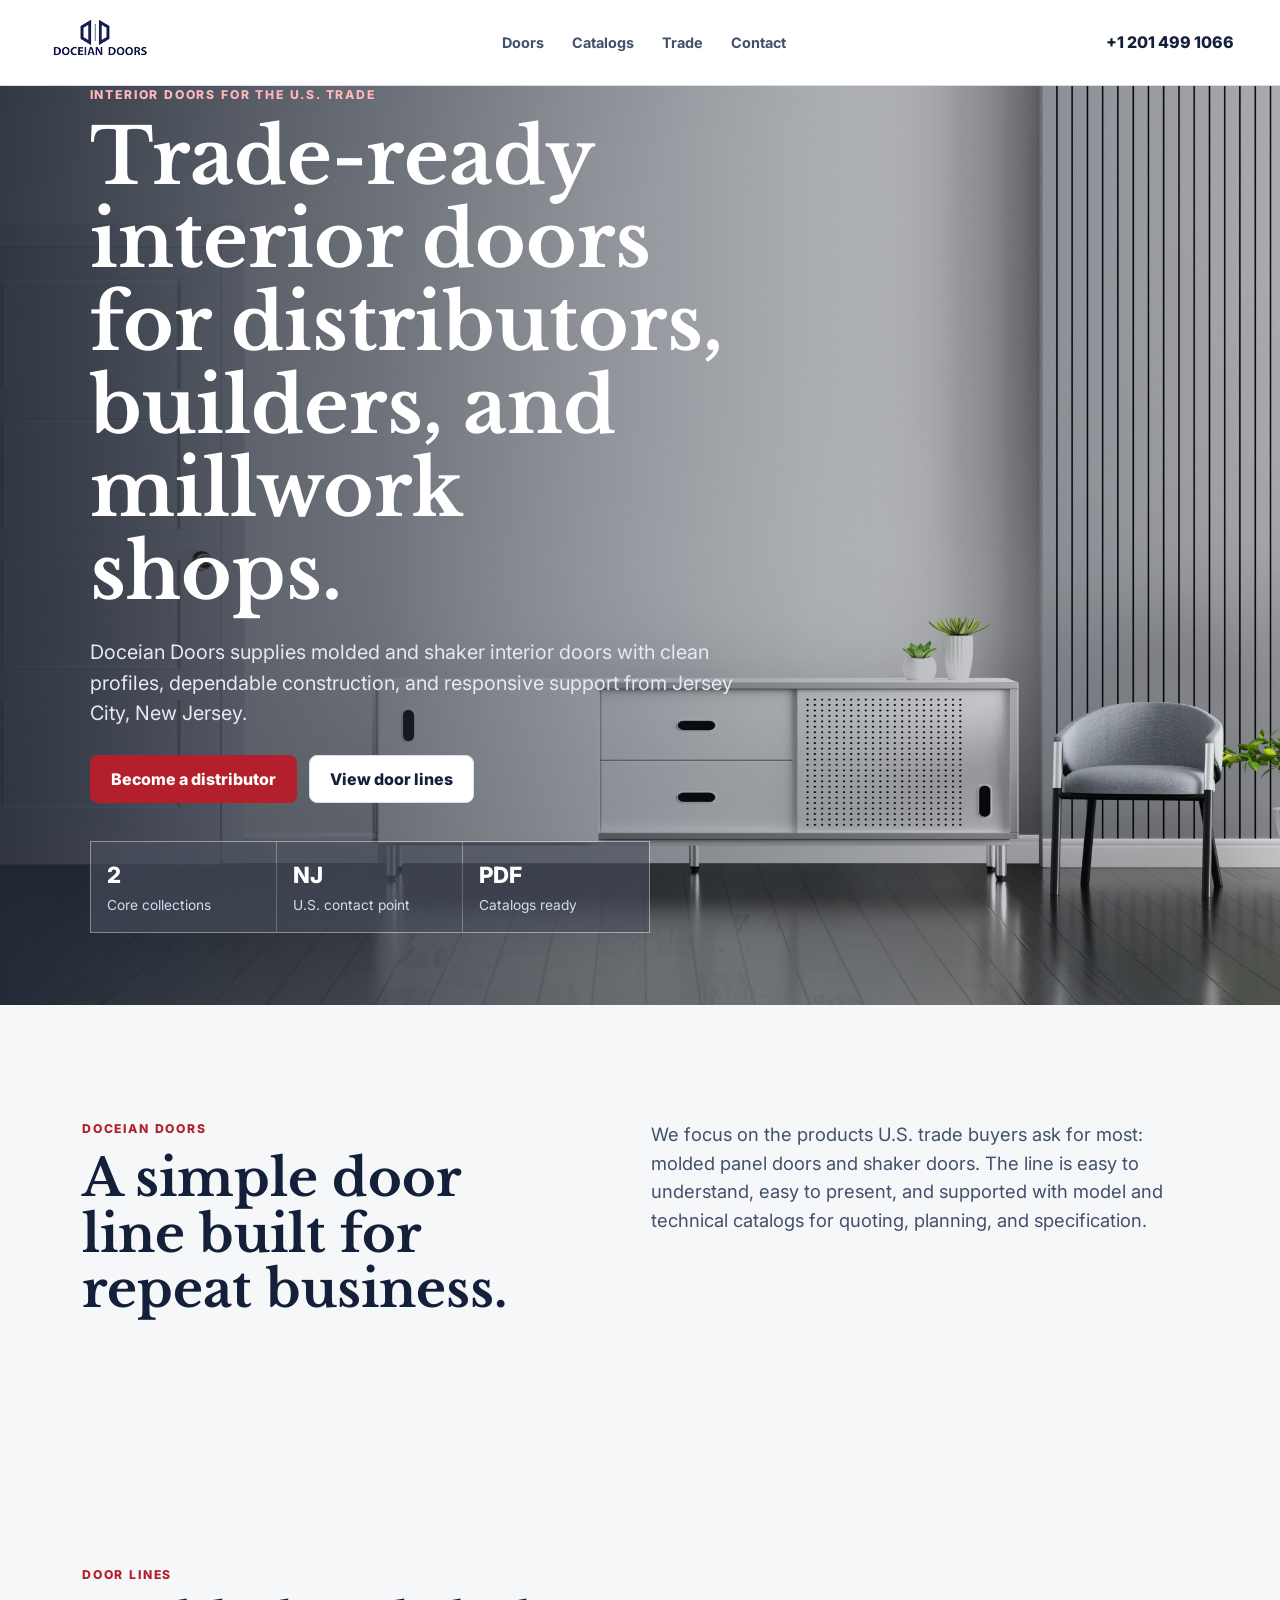
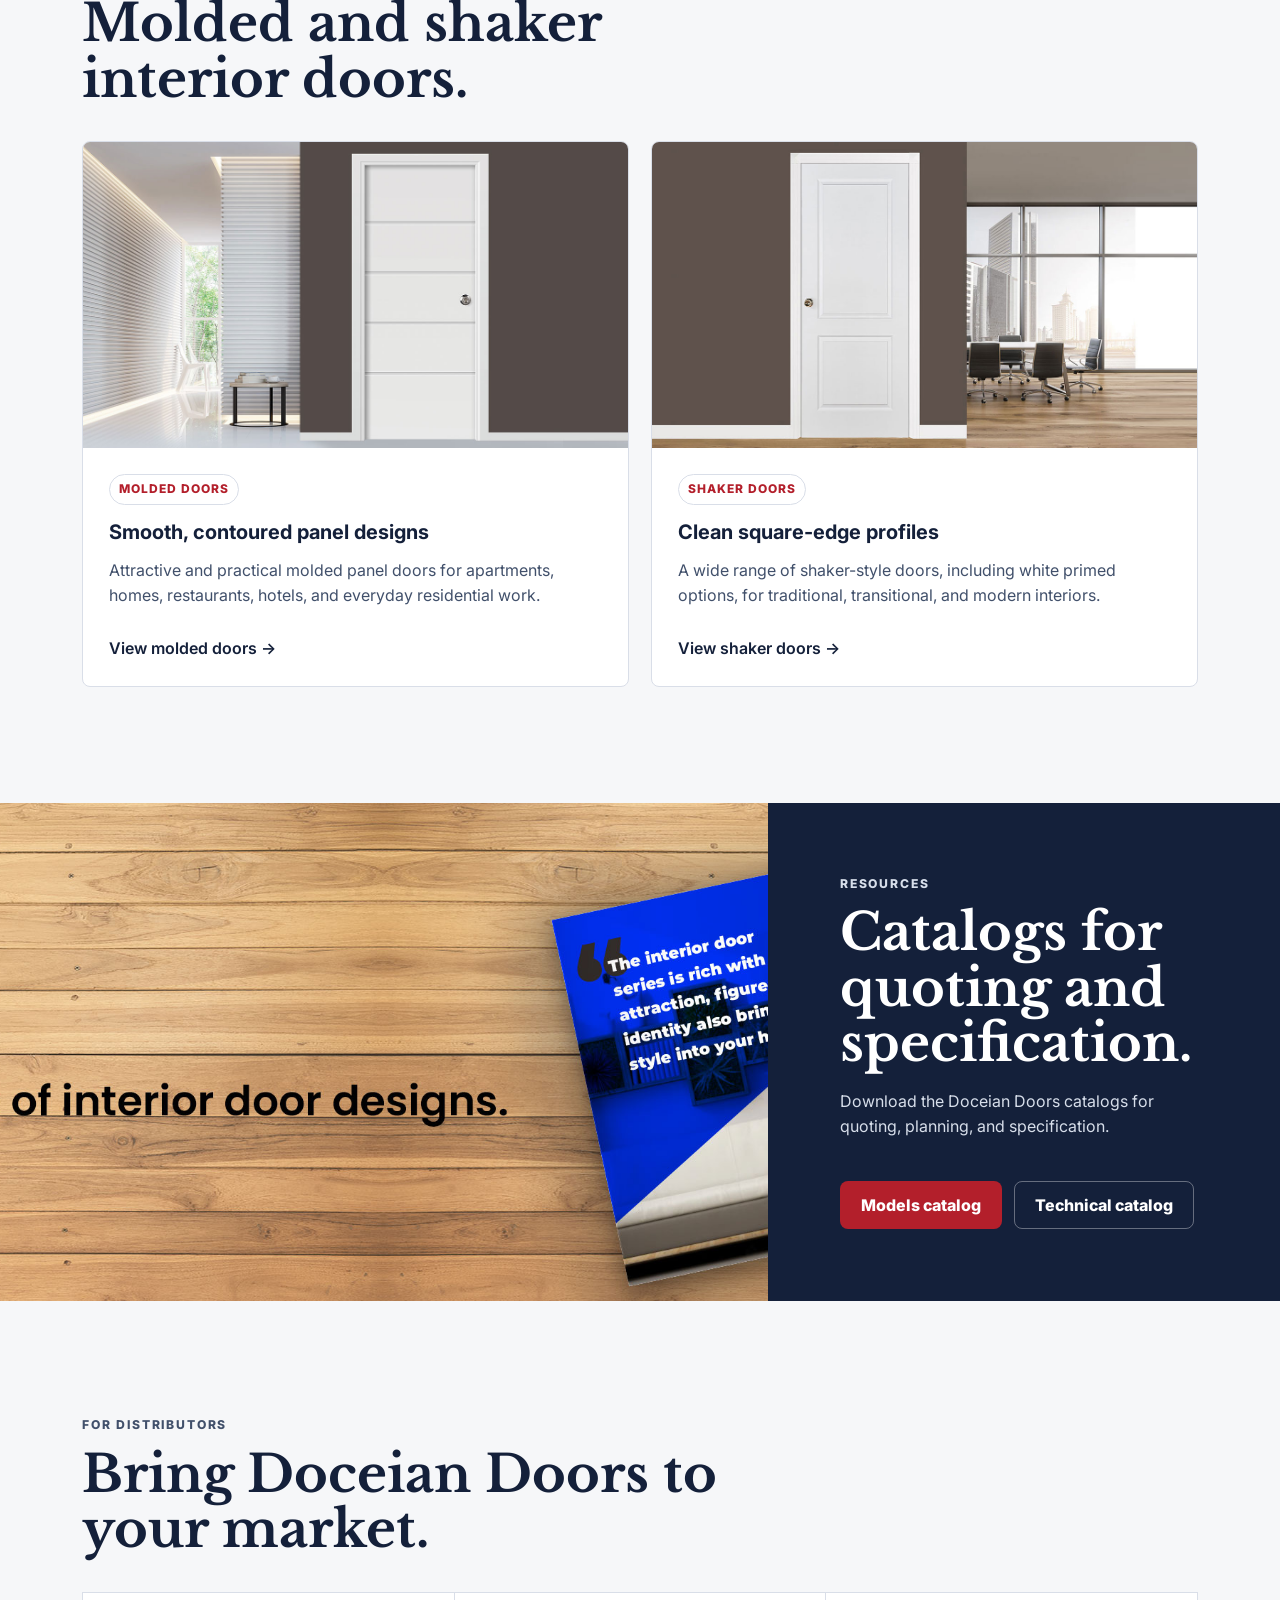
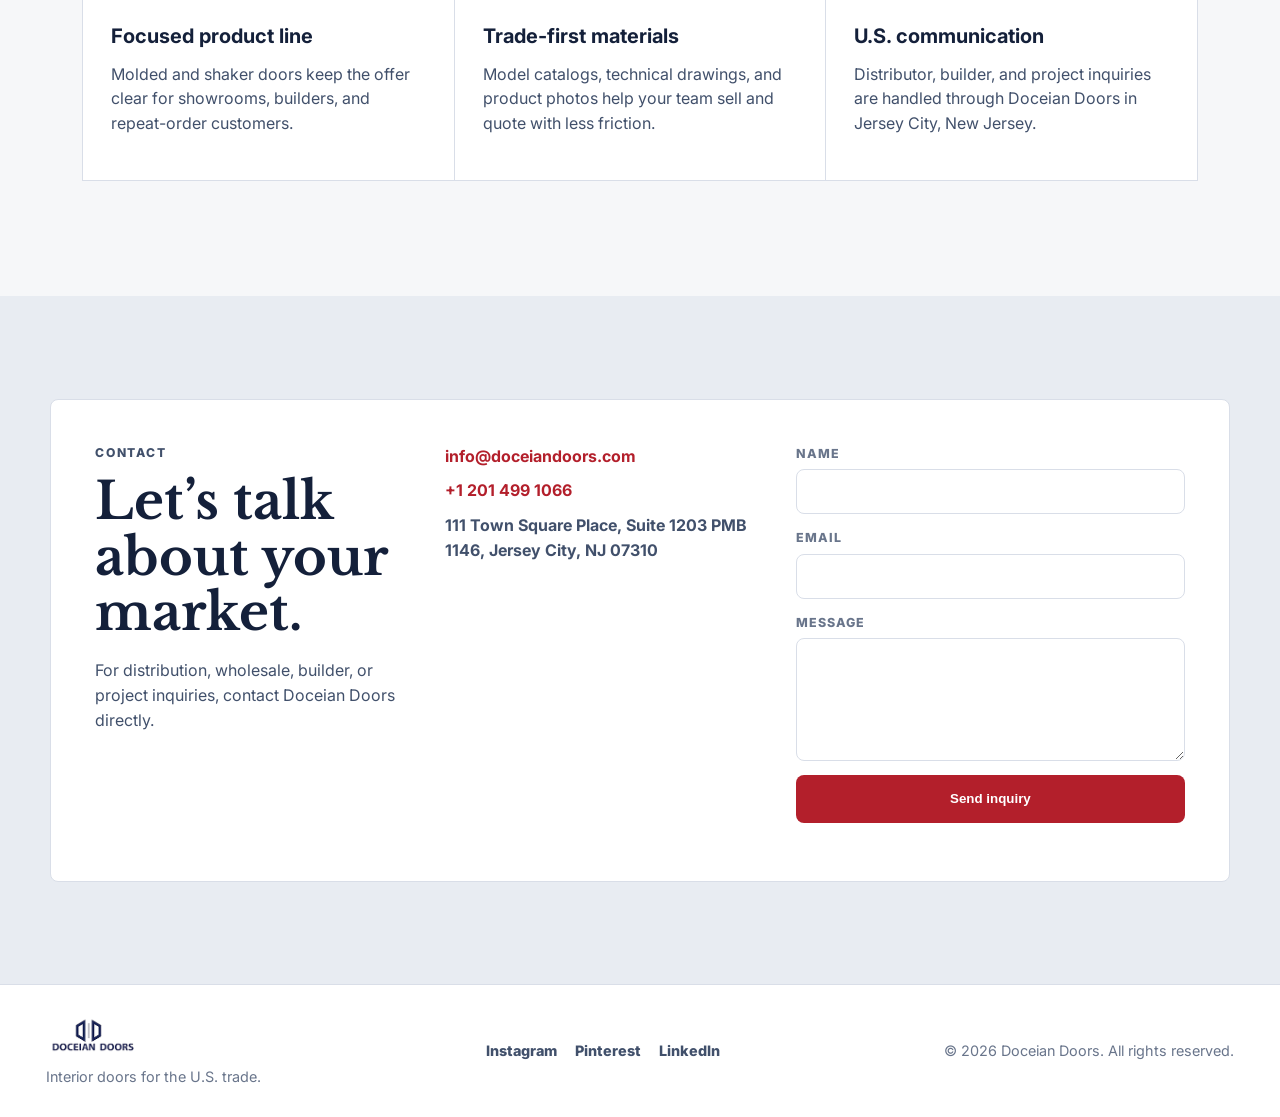
==== index.html @ 65f2e164 "Add SEO page structure: interior-doors hierarchy and contact page - Add /interior-doors, /molded-doo" ====
<!DOCTYPE html>
<html lang="en">
<head>
<meta charset="UTF-8">
<meta name="viewport" content="width=device-width, initial-scale=1.0">
<title>Doceian Doors | Interior Doors for the U.S. Trade</title>
<meta name="description" content="Doceian Doors supplies molded and shaker interior doors for distributors, builders, remodelers, and millwork shops across the United States. Based in Jersey City, New Jersey.">
<meta property="og:title" content="Doceian Doors">
<meta property="og:description" content="Molded and shaker interior doors for the U.S. trade. Distributor inquiries welcome.">
<meta property="og:type" content="website">
<meta property="og:image" content="https://doceiandoors.com/assets/images/slider-otto-3.jpg">
<link rel="preconnect" href="https://fonts.googleapis.com">
<link rel="preconnect" href="https://fonts.gstatic.com" crossorigin>
<link href="https://fonts.googleapis.com/css2?family=Inter:wght@400;500;600;700;800&family=Libre+Baskerville:wght@400;700&display=swap" rel="stylesheet">
<link rel="stylesheet" href="styles.css">
</head>
<body>
<a class="skip-link" href="#top">Skip to main content</a>
<header class="site-header">
  <a class="brand" href="#top" aria-label="Doceian Doors home">
    <img src="assets/images/logo.png" alt="Doceian Doors">
  </a>
  <nav class="nav" id="nav" aria-label="Primary navigation">
    <a href="/interior-doors">Doors</a>
    <a href="#catalogs">Catalogs</a>
    <a href="#trade">Trade</a>
    <a href="/contact">Contact</a>
  </nav>
  <a class="header-phone" href="tel:+12014991066">+1 201 499 1066</a>
  <button class="menu-button" id="menuButton" type="button" aria-label="Open menu" aria-expanded="false" aria-controls="nav">
    <span></span><span></span><span></span>
  </button>
</header>

<main id="top">
  <section class="hero">
    <div class="hero-media" aria-hidden="true">
      <img src="assets/images/slider-otto-3.jpg" alt="">
    </div>
    <div class="hero-copy">
      <p class="eyebrow">Interior doors for the U.S. trade</p>
      <h1>Trade-ready interior doors for distributors, builders, and millwork shops.</h1>
      <p class="lead">Doceian Doors supplies molded and shaker interior doors with clean profiles, dependable construction, and responsive support from Jersey City, New Jersey.</p>
      <div class="actions">
        <a class="button button-primary" href="#contact">Become a distributor</a>
        <a class="button button-secondary" href="#doors">View door lines</a>
      </div>
      <dl class="stats">
        <div><dt>2</dt><dd>Core collections</dd></div>
        <div><dt>NJ</dt><dd>U.S. contact point</dd></div>
        <div><dt>PDF</dt><dd>Catalogs ready</dd></div>
      </dl>
    </div>
  </section>

  <section class="section intro">
    <div>
      <p class="eyebrow">Doceian Doors</p>
      <h2>A simple door line built for repeat business.</h2>
    </div>
    <p>We focus on the products U.S. trade buyers ask for most: molded panel doors and shaker doors. The line is easy to understand, easy to present, and supported with model and technical catalogs for quoting, planning, and specification.</p>
  </section>

  <section class="section door-section" id="doors">
    <div class="section-head">
      <p class="eyebrow">Door lines</p>
      <h2>Molded and shaker interior doors.</h2>
    </div>
    <div class="door-grid">
      <article class="door-card">
        <img src="assets/images/molded-doors.jpg" alt="Doceian molded interior doors">
        <div>
          <p class="tag">Molded doors</p>
          <h3>Smooth, contoured panel designs</h3>
          <p>Attractive and practical molded panel doors for apartments, homes, restaurants, hotels, and everyday residential work.</p>
          <a href="/interior-doors/molded-doors" style="display:inline-block;margin-top:0.75rem;font-weight:600">View molded doors →</a>
        </div>
      </article>
      <article class="door-card">
        <img src="assets/images/shaker-doors.jpg" alt="Doceian shaker interior doors">
        <div>
          <p class="tag">Shaker doors</p>
          <h3>Clean square-edge profiles</h3>
          <p>A wide range of shaker-style doors, including white primed options, for traditional, transitional, and modern interiors.</p>
          <a href="/interior-doors/shaker-doors" style="display:inline-block;margin-top:0.75rem;font-weight:600">View shaker doors →</a>
        </div>
      </article>
    </div>
  </section>

  <section class="catalog-band" id="catalogs">
    <img src="assets/images/catalog-banner.jpg" alt="Doceian Doors catalog preview">
    <div class="catalog-copy">
      <p class="eyebrow">Resources</p>
      <h2>Catalogs for quoting and specification.</h2>
      <p>Download the Doceian Doors catalogs for quoting, planning, and specification.</p>
      <div class="actions">
        <a class="button button-primary" href="assets/catalog/Doceian-Doors-Models-Catalogue.pdf" target="_blank" rel="noopener">Models catalog</a>
        <a class="button button-secondary" href="assets/catalog/Doceian-Doors-Technical-Drawing-Catalogue.pdf" target="_blank" rel="noopener">Technical catalog</a>
      </div>
    </div>
  </section>

  <section class="section trade" id="trade">
    <div class="section-head">
      <p class="eyebrow">For distributors</p>
      <h2>Bring Doceian Doors to your market.</h2>
    </div>
    <div class="trade-grid">
      <div>
        <h3>Focused product line</h3>
        <p>Molded and shaker doors keep the offer clear for showrooms, builders, and repeat-order customers.</p>
      </div>
      <div>
        <h3>Trade-first materials</h3>
        <p>Model catalogs, technical drawings, and product photos help your team sell and quote with less friction.</p>
      </div>
      <div>
        <h3>U.S. communication</h3>
        <p>Distributor, builder, and project inquiries are handled through Doceian Doors in Jersey City, New Jersey.</p>
      </div>
    </div>
  </section>

  <section class="contact" id="contact">
    <div class="contact-panel">
      <div>
        <p class="eyebrow">Contact</p>
        <h2>Let’s talk about your market.</h2>
        <p>For distribution, wholesale, builder, or project inquiries, contact Doceian Doors directly.</p>
      </div>
      <div class="contact-list">
        <a href="mailto:info@doceiandoors.com">info@doceiandoors.com</a>
        <a href="tel:+12014991066">+1 201 499 1066</a>
        <span>111 Town Square Place, Suite 1203 PMB 1146, Jersey City, NJ 07310</span>
      </div>
      <form class="contact-form" id="contactForm" action="https://formspree.io/f/xpqgldgr" method="post">
        <label>
          <span>Name</span>
          <input name="name" autocomplete="name" required>
        </label>
        <label>
          <span>Email</span>
          <input type="email" name="email" autocomplete="email" required>
        </label>
        <label>
          <span>Message</span>
          <textarea name="message" rows="5" required></textarea>
        </label>
        <button class="button button-primary" type="submit">Send inquiry</button>
        <p id="formStatus"></p>
      </form>
    </div>
  </section>
</main>

<footer class="site-footer">
  <div>
    <img src="assets/images/logo.png" alt="Doceian Doors">
    <p>Interior doors for the U.S. trade.</p>
  </div>
  <div class="footer-links">
    <a href="https://www.instagram.com/doceiandoors" target="_blank" rel="noopener">Instagram</a>
    <a href="https://www.pinterest.com/doceiandoors" target="_blank" rel="noopener">Pinterest</a>
    <a href="https://www.linkedin.com/company/doceiandoors" target="_blank" rel="noopener">LinkedIn</a>
  </div>
  <p>© <span id="year">2026</span> Doceian Doors. All rights reserved.</p>
</footer>

<script src="main.js"></script>
</body>
</html>
---- styles.css ----
:root{
  --ink:#14203a;
  --ink-soft:#41506b;
  --muted:#69758b;
  --line:#d9dee8;
  --paper:#f6f7f9;
  --white:#fff;
  --accent:#b31f2b;
  --accent-dark:#8f1722;
  --steel:#e8ecf2;
  --max:1180px;
  --radius:8px;
  --body:"Inter",system-ui,-apple-system,BlinkMacSystemFont,"Segoe UI",sans-serif;
  --display:"Libre Baskerville",Georgia,serif;
}

*{box-sizing:border-box}
html{scroll-behavior:smooth}
body{margin:0;background:var(--paper);color:var(--ink);font-family:var(--body);line-height:1.55}
img{max-width:100%;display:block}
a{color:inherit;text-decoration:none}

.site-header{
  position:sticky;top:0;z-index:20;display:grid;grid-template-columns:auto 1fr auto;align-items:center;gap:28px;
  min-height:76px;padding:12px clamp(18px,4vw,46px);background:rgba(255,255,255,.92);
  border-bottom:1px solid var(--line);backdrop-filter:blur(14px)
}
.brand img{width:136px;height:auto}
.nav{display:flex;justify-content:center;gap:28px;font-weight:700;font-size:.9rem;color:var(--ink-soft)}
.nav a:hover{color:var(--accent)}.nav a.active{color:var(--accent);border-bottom:2px solid var(--accent)}
.header-phone{font-weight:800;color:var(--ink)}
.menu-button{display:none;width:44px;height:44px;border:1px solid var(--line);background:var(--white);border-radius:var(--radius);padding:10px}
.menu-button span{display:block;height:2px;background:var(--ink);margin:5px 0}

.hero{position:relative;min-height:calc(100vh - 76px);display:grid;align-items:end;overflow:hidden;background:#111}
.hero-media{position:absolute;inset:0}
.hero-media img{width:100%;height:100%;object-fit:cover;object-position:center}
.hero-media::after{content:"";position:absolute;inset:0;background:linear-gradient(90deg,rgba(10,18,32,.82),rgba(10,18,32,.44) 46%,rgba(10,18,32,.08))}
.hero-copy{position:relative;width:min(720px,calc(100% - 36px));margin:0 auto 8vh clamp(18px,7vw,90px);color:var(--white)}
.eyebrow{margin:0 0 12px;color:var(--accent);font-size:.76rem;font-weight:800;letter-spacing:.15em;text-transform:uppercase}
.hero .eyebrow{color:#ffb6bd}
h1,h2,h3,p{margin-top:0}
h1,h2{font-family:var(--display);line-height:1.08}
h1{font-size:clamp(2.45rem,6vw,5.5rem);max-width:11ch;margin-bottom:22px}
h2{font-size:clamp(2rem,4vw,3.5rem);margin-bottom:18px}
h3{font-size:1.25rem;margin-bottom:10px}
.lead{font-size:clamp(1.05rem,1.55vw,1.28rem);max-width:56ch;color:#e5eaf2}
.actions{display:flex;flex-wrap:wrap;gap:12px;margin-top:26px}
.button{display:inline-flex;align-items:center;justify-content:center;min-height:48px;padding:0 20px;border-radius:var(--radius);font-weight:800;border:1px solid transparent;transition:.2s ease}
.button-primary{background:var(--accent);color:#fff}
.button-primary:hover{background:var(--accent-dark)}
.button-secondary{background:#fff;color:var(--ink);border-color:var(--line)}
.button-secondary:hover{border-color:var(--accent);color:var(--accent)}
.stats{display:grid;grid-template-columns:repeat(3,minmax(0,1fr));gap:1px;max-width:560px;margin:38px 0 0;background:rgba(255,255,255,.28);border:1px solid rgba(255,255,255,.22)}
.stats div{padding:16px;background:rgba(15,23,42,.48)}
.stats dt{font-size:1.4rem;font-weight:800}.stats dd{margin:2px 0 0;color:#d5dcea;font-size:.86rem}

.section{max-width:var(--max);margin:0 auto;padding:clamp(64px,9vw,118px) clamp(18px,4vw,32px)}
.intro{display:grid;grid-template-columns:.9fr 1fr;gap:clamp(30px,6vw,88px);align-items:start}
.intro>p{font-size:1.15rem;color:var(--ink-soft);max-width:64ch}
.section-head{max-width:720px;margin-bottom:34px}
.door-grid{display:grid;grid-template-columns:1fr 1fr;gap:22px}
.door-card{background:var(--white);border:1px solid var(--line);border-radius:var(--radius);overflow:hidden}
.door-card img{width:100%;aspect-ratio:16/9;object-fit:cover}
.door-card div{padding:26px}
.tag{display:inline-flex;margin-bottom:12px;padding:5px 9px;border:1px solid var(--line);border-radius:999px;color:var(--accent);font-size:.75rem;font-weight:800;text-transform:uppercase;letter-spacing:.08em}
.door-card p:not(.tag),.trade p,.catalog-copy p,.contact p{color:var(--ink-soft)}

.catalog-band{display:grid;grid-template-columns:1.2fr .8fr;align-items:stretch;background:var(--ink);color:#fff}
.catalog-band>img{width:100%;height:100%;min-height:430px;object-fit:cover}
.catalog-copy{display:flex;flex-direction:column;justify-content:center;padding:clamp(36px,6vw,72px)}
.catalog-copy p{color:#d7deea}
.catalog-copy .button-secondary{background:transparent;color:#fff;border-color:rgba(255,255,255,.35)}
.catalog-copy .button-secondary:hover{background:#fff;color:var(--ink)}

.trade-grid{display:grid;grid-template-columns:repeat(3,1fr);gap:1px;background:var(--line);border:1px solid var(--line)}
.trade-grid>div{background:var(--white);padding:28px}

.contact{padding:clamp(64px,8vw,104px) clamp(18px,4vw,32px);background:var(--steel)}
.contact-panel{max-width:var(--max);margin:0 auto;display:grid;grid-template-columns:.9fr .9fr 1.1fr;gap:32px;align-items:start;background:#fff;border:1px solid var(--line);border-radius:var(--radius);padding:clamp(24px,4vw,44px)}
.contact-list{display:grid;gap:10px;color:var(--ink-soft);font-weight:700}
.contact-list a{color:var(--accent)}
.contact-form{display:grid;gap:14px}
.contact-form label{display:grid;gap:6px;color:var(--muted);font-size:.78rem;font-weight:800;text-transform:uppercase;letter-spacing:.08em}
.contact-form input,.contact-form textarea{width:100%;border:1px solid var(--line);border-radius:var(--radius);padding:12px 13px;font:inherit;color:var(--ink)}
.contact-form input:focus,.contact-form textarea:focus{outline:2px solid rgba(179,31,43,.22);border-color:var(--accent)}

.site-footer{display:flex;align-items:center;justify-content:space-between;gap:24px;padding:28px clamp(18px,4vw,46px);background:#fff;border-top:1px solid var(--line);color:var(--muted);font-size:.9rem}
.site-footer img{width:118px}.site-footer p{margin:0}.footer-links{display:flex;gap:18px;font-weight:800;color:var(--ink-soft)}
.footer-links a:hover{color:var(--accent)}

@media(max-width:860px){
  .site-header{grid-template-columns:auto 1fr auto}.header-phone{display:none}.menu-button{display:block;justify-self:end}
  .nav{position:fixed;left:0;right:0;top:76px;display:grid;gap:0;background:#fff;border-bottom:1px solid var(--line);transform:translateY(-130%);transition:transform .24s ease}
  .nav.open{transform:translateY(0)}.nav a{padding:16px 22px;border-top:1px solid var(--line)}
  .hero{min-height:720px}.hero-media::after{background:linear-gradient(180deg,rgba(10,18,32,.2),rgba(10,18,32,.9))}
  .hero-copy{margin:0 auto 34px;width:calc(100% - 36px)}.stats{grid-template-columns:1fr}
  .intro,.door-grid,.catalog-band,.trade-grid,.contact-panel{grid-template-columns:1fr}
  .catalog-band>img{min-height:260px}.site-footer{display:grid}.footer-links{flex-wrap:wrap}
}

@media(max-width:480px){
  h1{font-size:2.35rem}.actions .button{width:100%}
}

.skip-link{position:absolute;left:-9999px;top:auto;width:1px;height:1px;overflow:hidden}
.skip-link:focus{position:static;width:auto;height:auto;padding:10px 18px;background:var(--accent);color:#fff;font-weight:800;z-index:999}

.button:focus-visible,.nav a:focus-visible,.footer-links a:focus-visible,.contact-list a:focus-visible{outline:3px solid var(--accent);outline-offset:3px;border-radius:var(--radius)}

#formStatus{margin:0;font-size:.9rem;font-weight:700}
#formStatus.success{color:#1a7a3a}
#formStatus.error{color:var(--accent)}

@media(prefers-reduced-motion:reduce){
  *{transition:none!important;animation:none!important}
  html{scroll-behavior:auto}
  .nav{transition:none}
}
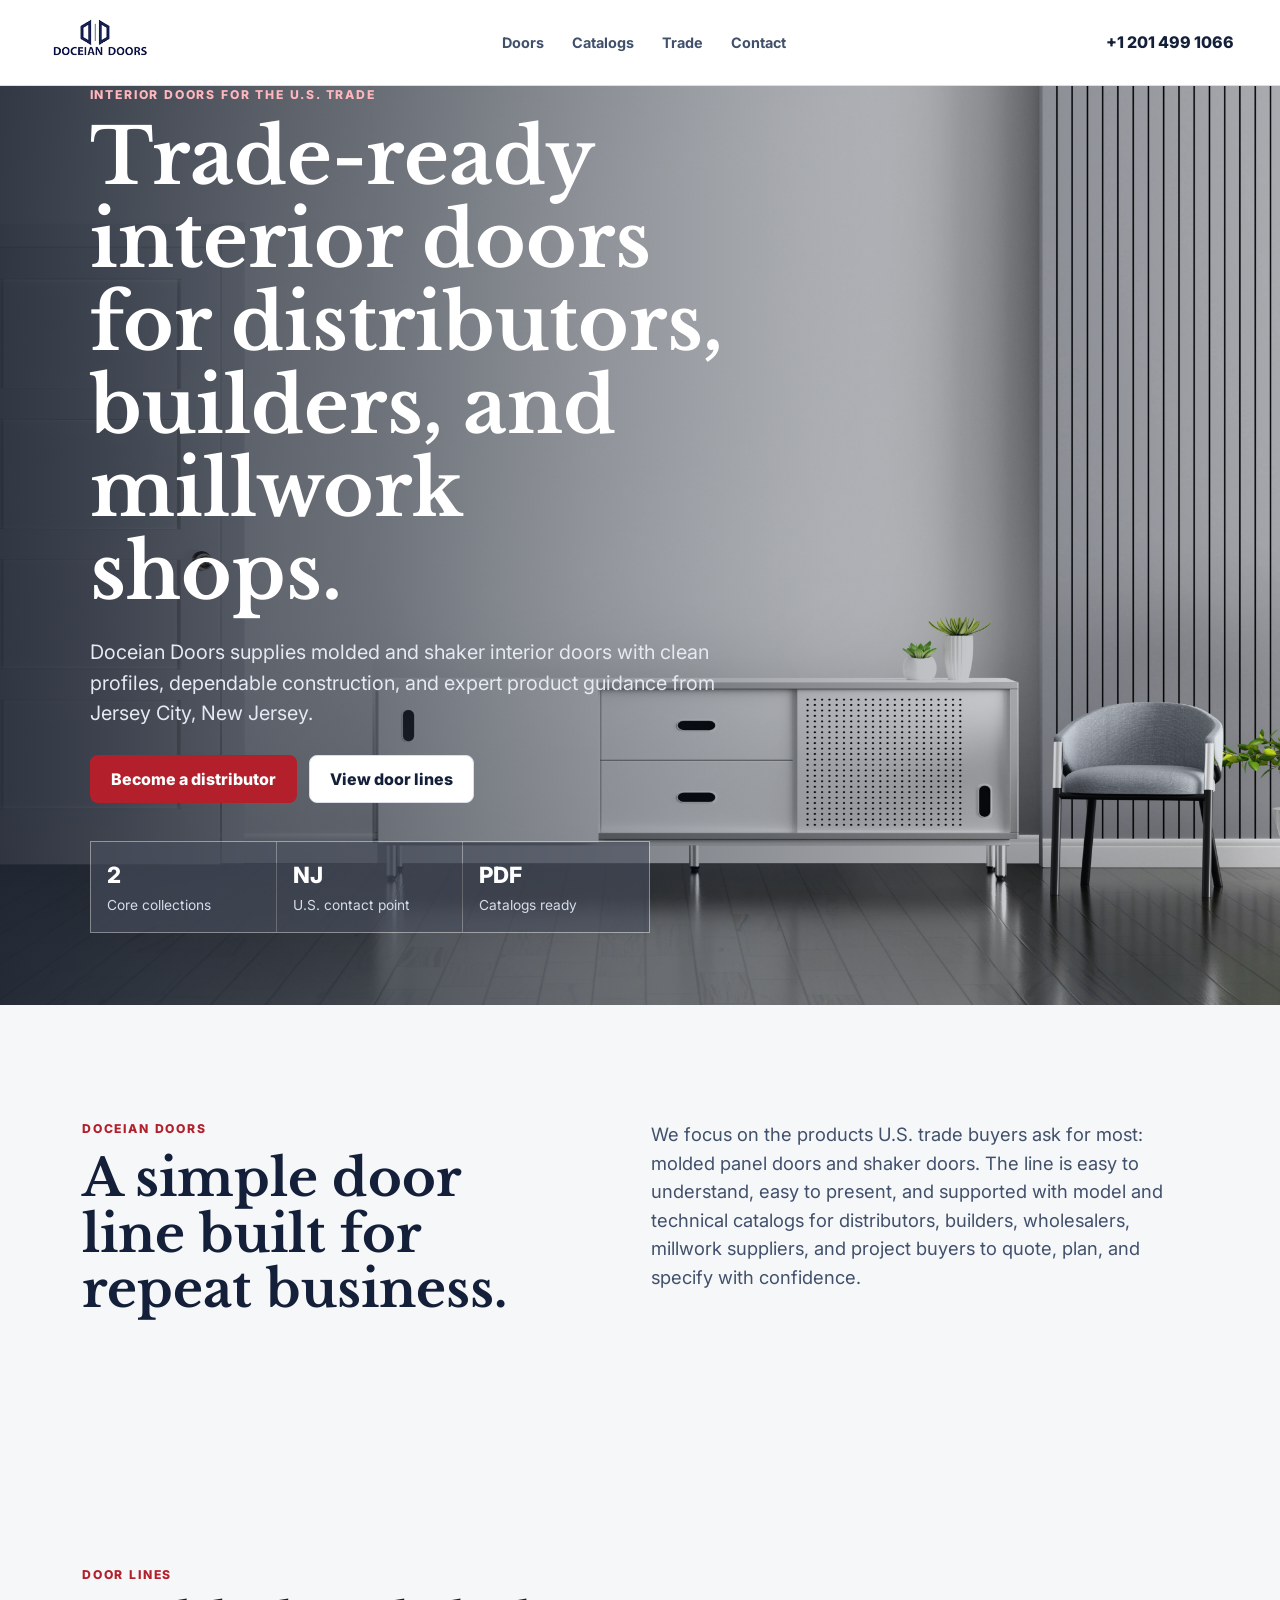
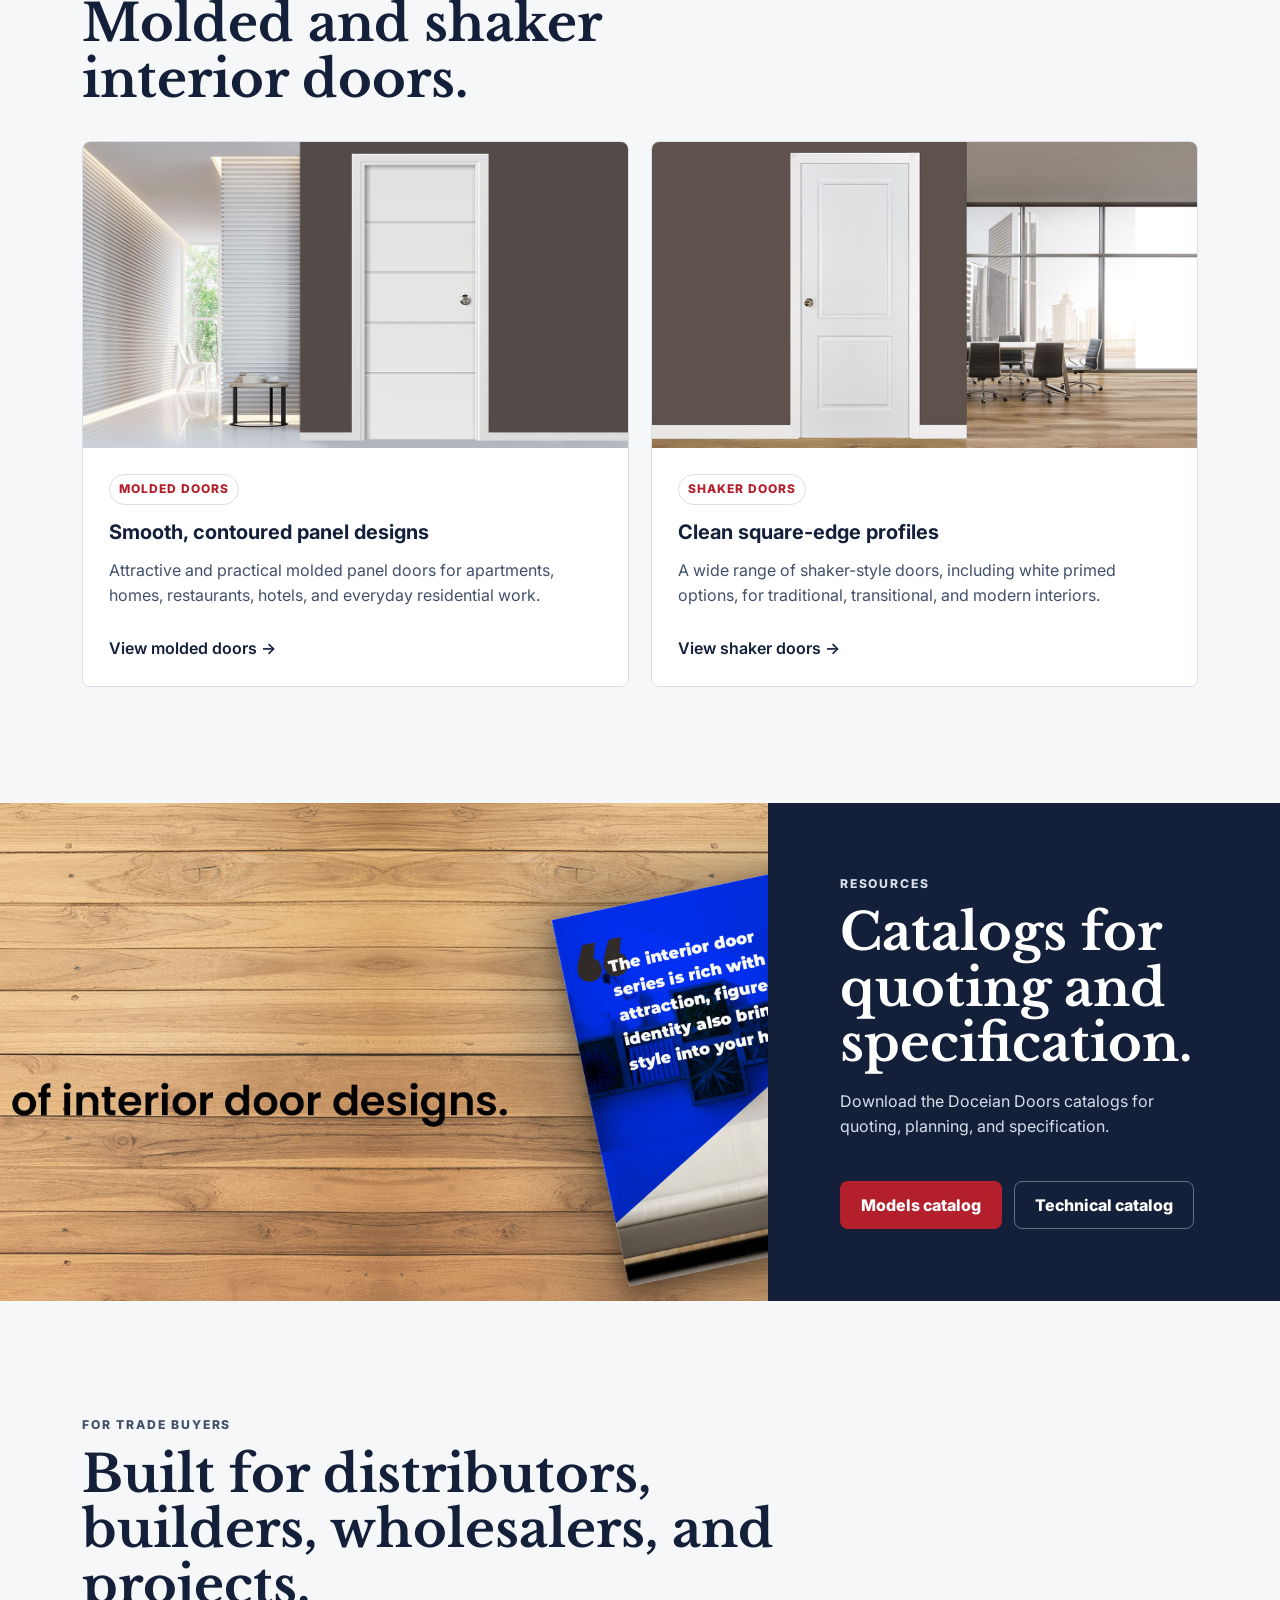
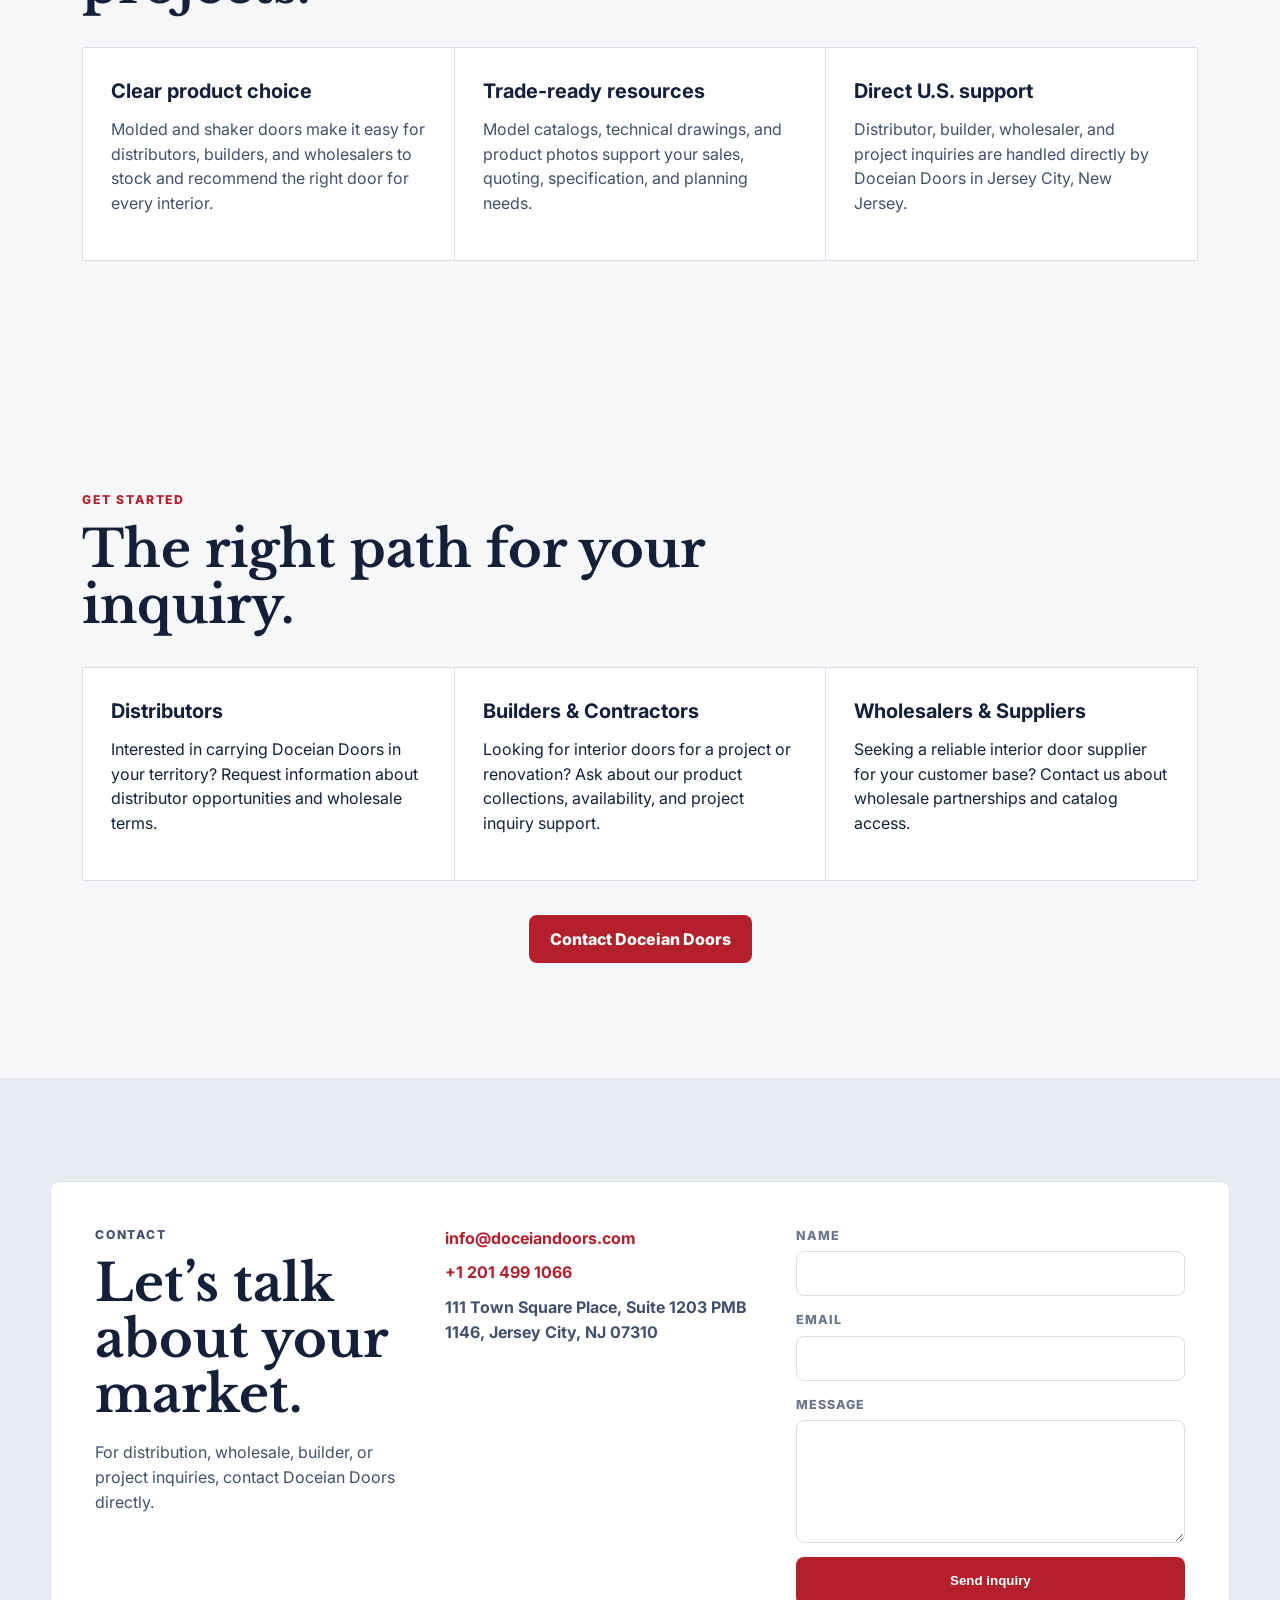
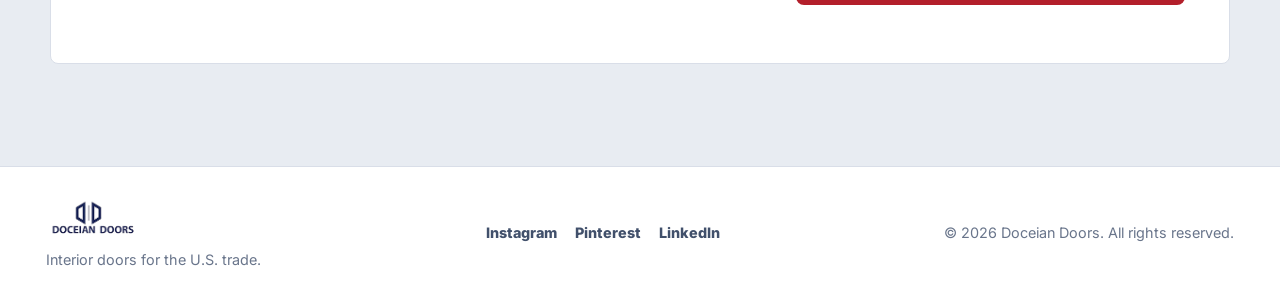
==== commit f168de48: "content: strengthen homepage trade positioning" ====
--- a/index.html
+++ b/index.html
@@ -8,11 +8,58 @@
 <meta property="og:title" content="Doceian Doors">
 <meta property="og:description" content="Molded and shaker interior doors for the U.S. trade. Distributor inquiries welcome.">
 <meta property="og:type" content="website">
+<meta property="og:site_name" content="Doceian Doors">
+<meta property="og:url" content="https://doceiandoors.com/">
 <meta property="og:image" content="https://doceiandoors.com/assets/images/slider-otto-3.jpg">
+<meta name="twitter:card" content="summary_large_image">
+<meta name="twitter:title" content="Doceian Doors | Interior Doors for the U.S. Trade">
+<meta name="twitter:description" content="Doceian Doors supplies molded and shaker interior doors for distributors, builders, remodelers, and millwork shops across the United States.">
+<meta name="twitter:image" content="https://doceiandoors.com/assets/images/slider-otto-3.jpg">
+<link rel="canonical" href="https://doceiandoors.com/">
+<script type="application/ld+json">
+{
+  "@context": "https://schema.org",
+  "@type": "Organization",
+  "name": "Doceian Doors",
+  "url": "https://doceiandoors.com/",
+  "logo": "https://doceiandoors.com/assets/images/logo.png"
+}
+</script>
+<script type="application/ld+json">
+{
+  "@context": "https://schema.org",
+  "@type": "WebSite",
+  "name": "Doceian Doors",
+  "url": "https://doceiandoors.com/"
+}
+</script>
+<script type="application/ld+json">
+{
+  "@context": "https://schema.org",
+  "@type": "WebPage",
+  "name": "Doceian Doors | Interior Doors for the U.S. Trade",
+  "url": "https://doceiandoors.com/",
+  "description": "Doceian Doors supplies molded and shaker interior doors for distributors, builders, remodelers, and millwork shops across the United States. Based in Jersey City, New Jersey.",
+  "isPartOf": {
+    "@type": "WebSite",
+    "name": "Doceian Doors",
+    "url": "https://doceiandoors.com/"
+  }
+}
+</script>
 <link rel="preconnect" href="https://fonts.googleapis.com">
 <link rel="preconnect" href="https://fonts.gstatic.com" crossorigin>
 <link href="https://fonts.googleapis.com/css2?family=Inter:wght@400;500;600;700;800&family=Libre+Baskerville:wght@400;700&display=swap" rel="stylesheet">
 <link rel="stylesheet" href="styles.css">
+<!-- Google tag (gtag.js) -->
+<script async src="https://www.googletagmanager.com/gtag/js?id=G-R6RFJJQ7WE"></script>
+<script>
+  window.dataLayer = window.dataLayer || [];
+  function gtag(){dataLayer.push(arguments);}
+  gtag('js', new Date());
+
+  gtag('config', 'G-R6RFJJQ7WE');
+</script>
 </head>
 <body>
 <a class="skip-link" href="#top">Skip to main content</a>
@@ -40,7 +87,7 @@
     <div class="hero-copy">
       <p class="eyebrow">Interior doors for the U.S. trade</p>
       <h1>Trade-ready interior doors for distributors, builders, and millwork shops.</h1>
-      <p class="lead">Doceian Doors supplies molded and shaker interior doors with clean profiles, dependable construction, and responsive support from Jersey City, New Jersey.</p>
+      <p class="lead">Doceian Doors supplies molded and shaker interior doors with clean profiles, dependable construction, and expert product guidance from Jersey City, New Jersey.</p>
       <div class="actions">
         <a class="button button-primary" href="#contact">Become a distributor</a>
         <a class="button button-secondary" href="#doors">View door lines</a>
@@ -58,7 +105,7 @@
       <p class="eyebrow">Doceian Doors</p>
       <h2>A simple door line built for repeat business.</h2>
     </div>
-    <p>We focus on the products U.S. trade buyers ask for most: molded panel doors and shaker doors. The line is easy to understand, easy to present, and supported with model and technical catalogs for quoting, planning, and specification.</p>
+    <p>We focus on the products U.S. trade buyers ask for most: molded panel doors and shaker doors. The line is easy to understand, easy to present, and supported with model and technical catalogs for distributors, builders, wholesalers, millwork suppliers, and project buyers to quote, plan, and specify with confidence.</p>
   </section>
 
   <section class="section door-section" id="doors">
@@ -103,22 +150,46 @@
 
   <section class="section trade" id="trade">
     <div class="section-head">
-      <p class="eyebrow">For distributors</p>
-      <h2>Bring Doceian Doors to your market.</h2>
+      <p class="eyebrow">For trade buyers</p>
+      <h2>Built for distributors, builders, wholesalers, and projects.</h2>
     </div>
     <div class="trade-grid">
       <div>
-        <h3>Focused product line</h3>
-        <p>Molded and shaker doors keep the offer clear for showrooms, builders, and repeat-order customers.</p>
-      </div>
-      <div>
-        <h3>Trade-first materials</h3>
-        <p>Model catalogs, technical drawings, and product photos help your team sell and quote with less friction.</p>
-      </div>
-      <div>
-        <h3>U.S. communication</h3>
-        <p>Distributor, builder, and project inquiries are handled through Doceian Doors in Jersey City, New Jersey.</p>
-      </div>
+        <h3>Clear product choice</h3>
+        <p>Molded and shaker doors make it easy for distributors, builders, and wholesalers to stock and recommend the right door for every interior.</p>
+      </div>
+      <div>
+        <h3>Trade-ready resources</h3>
+        <p>Model catalogs, technical drawings, and product photos support your sales, quoting, specification, and planning needs.</p>
+      </div>
+      <div>
+        <h3>Direct U.S. support</h3>
+        <p>Distributor, builder, wholesaler, and project inquiries are handled directly by Doceian Doors in Jersey City, New Jersey.</p>
+      </div>
+    </div>
+  </section>
+
+  <section class="section" style="background:var(--paper)">
+    <div class="section-head">
+      <p class="eyebrow">Get started</p>
+      <h2>The right path for your inquiry.</h2>
+    </div>
+    <div class="trade-grid">
+      <div>
+        <h3>Distributors</h3>
+        <p>Interested in carrying Doceian Doors in your territory? Request information about distributor opportunities and wholesale terms.</p>
+      </div>
+      <div>
+        <h3>Builders &amp; Contractors</h3>
+        <p>Looking for interior doors for a project or renovation? Ask about our product collections, availability, and project inquiry support.</p>
+      </div>
+      <div>
+        <h3>Wholesalers &amp; Suppliers</h3>
+        <p>Seeking a reliable interior door supplier for your customer base? Contact us about wholesale partnerships and catalog access.</p>
+      </div>
+    </div>
+    <div class="actions" style="justify-content:center;margin-top:34px">
+      <a class="button button-primary" href="#contact">Contact Doceian Doors</a>
     </div>
   </section>
 
@@ -147,7 +218,7 @@
           <span>Message</span>
           <textarea name="message" rows="5" required></textarea>
         </label>
-        <button class="button button-primary" type="submit">Send inquiry</button>
+        <button class="button button-primary" type="button" id="contactSubmitBtn">Send inquiry</button>
         <p id="formStatus"></p>
       </form>
     </div>
@@ -167,6 +238,6 @@
   <p>© <span id="year">2026</span> Doceian Doors. All rights reserved.</p>
 </footer>
 
-<script src="main.js"></script>
+<script src="main.js?v=20260701-formfix"></script>
 </body>
 </html>
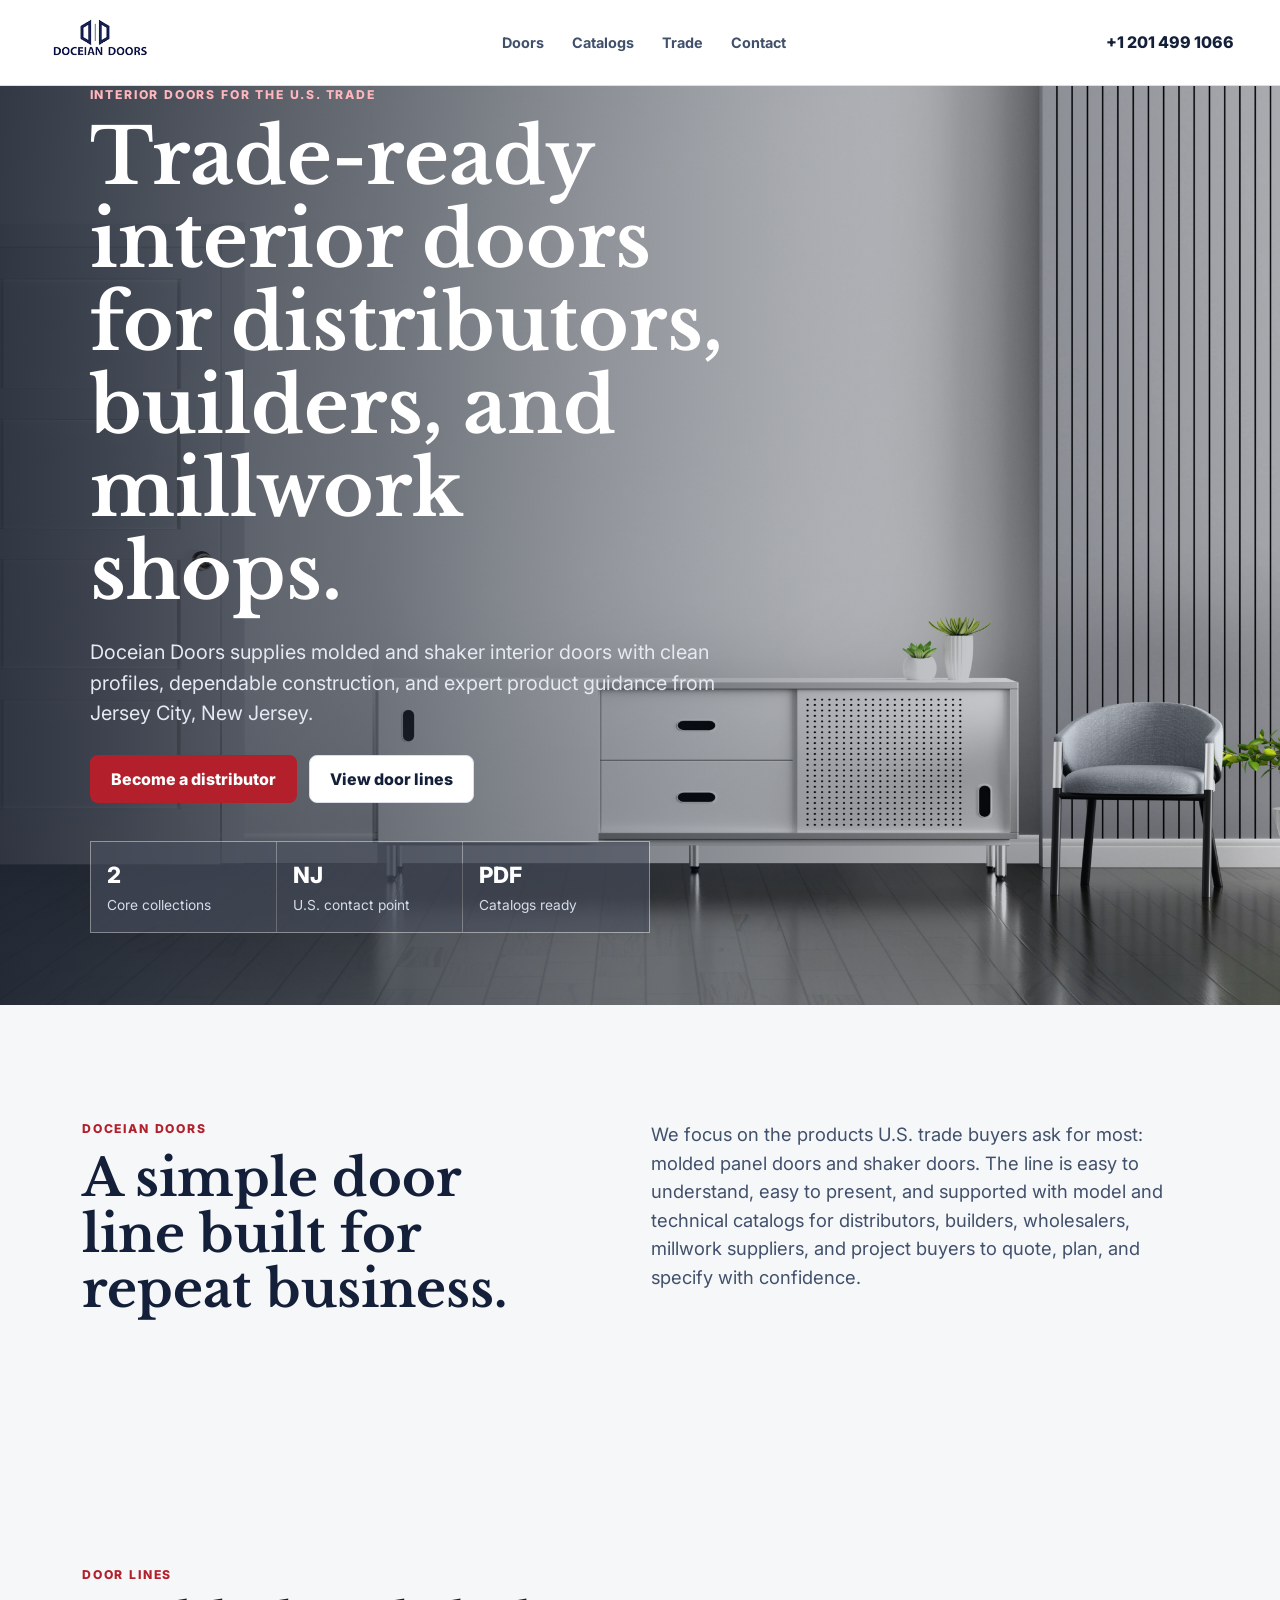
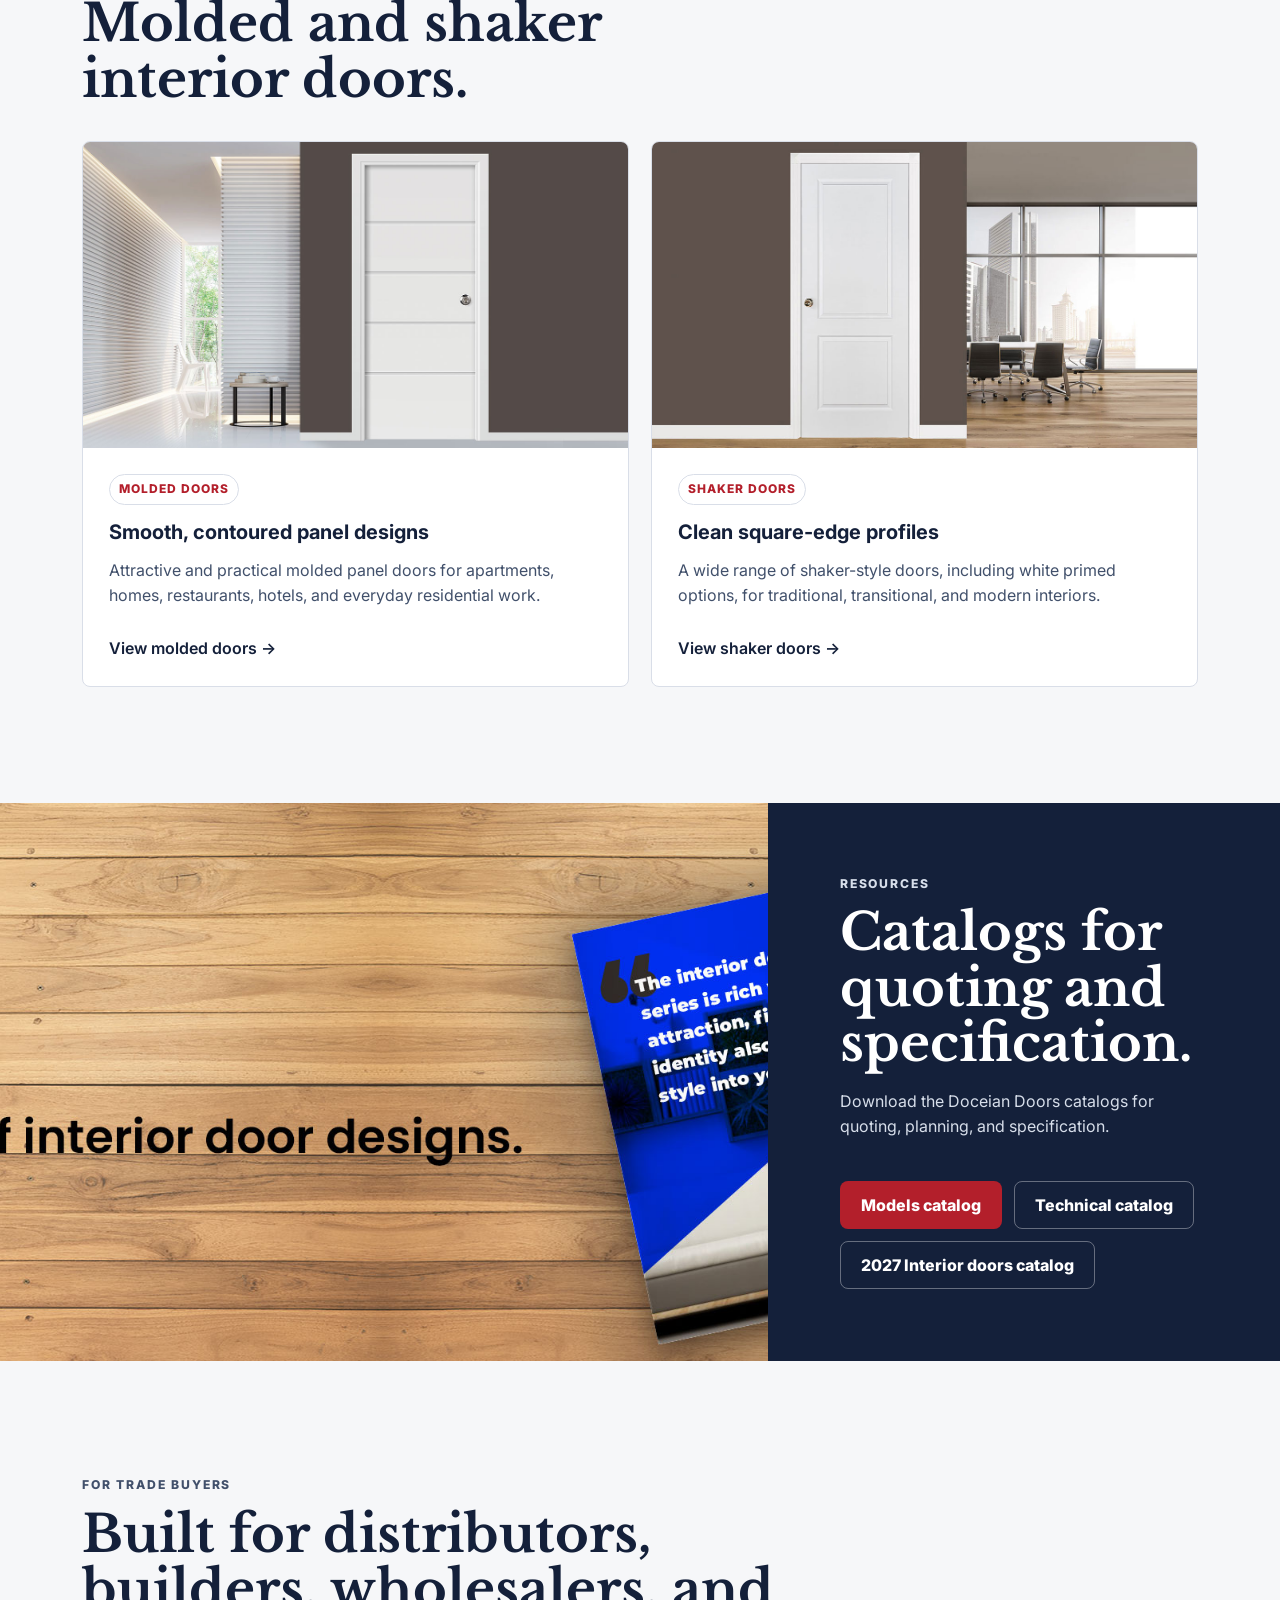
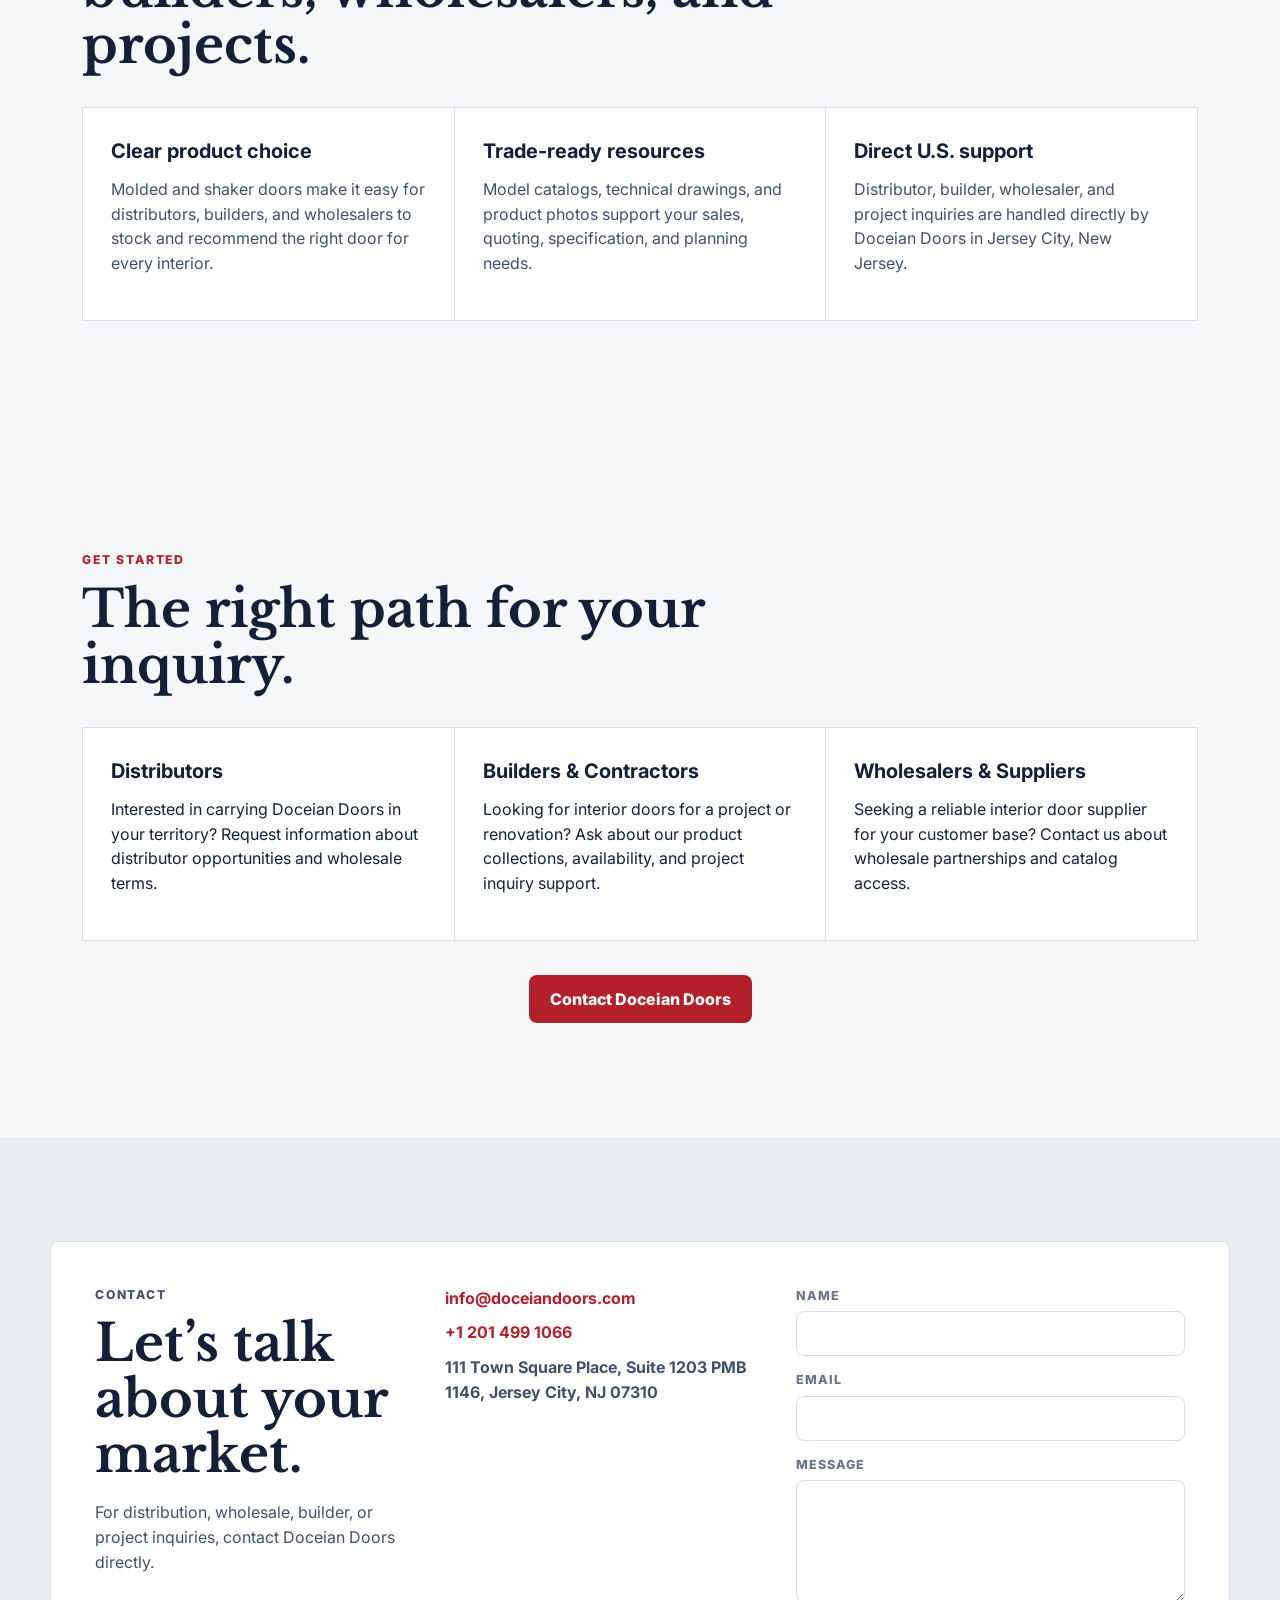
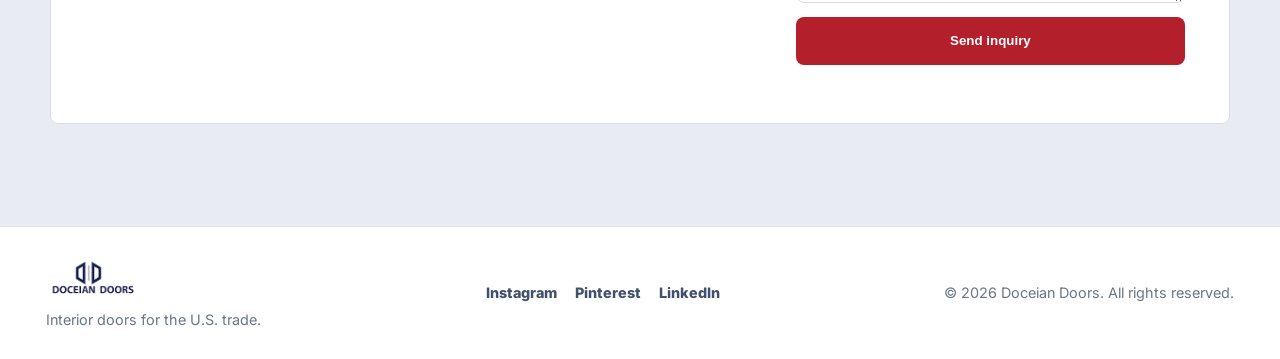
==== commit 5bd73273: "content: add 2027 interior doors catalog link Co-Authored-By: Claude Opus 5.5 <noreply@anthropic.com" ====
--- a/index.html
+++ b/index.html
@@ -144,6 +144,7 @@
       <div class="actions">
         <a class="button button-primary" href="assets/catalog/Doceian-Doors-Models-Catalogue.pdf" target="_blank" rel="noopener">Models catalog</a>
         <a class="button button-secondary" href="assets/catalog/Doceian-Doors-Technical-Drawing-Catalogue.pdf" target="_blank" rel="noopener">Technical catalog</a>
+        <a class="button button-secondary" href="assets/catalog/Interior-Doors-Catalog-2027.pdf" target="_blank" rel="noopener">2027 Interior doors catalog</a>
       </div>
     </div>
   </section>
--- a/styles.css
+++ b/styles.css
@@ -82,8 +82,8 @@
 .contact-list a{color:var(--accent)}
 .contact-form{display:grid;gap:14px}
 .contact-form label{display:grid;gap:6px;color:var(--muted);font-size:.78rem;font-weight:800;text-transform:uppercase;letter-spacing:.08em}
-.contact-form input,.contact-form textarea{width:100%;border:1px solid var(--line);border-radius:var(--radius);padding:12px 13px;font:inherit;color:var(--ink)}
-.contact-form input:focus,.contact-form textarea:focus{outline:2px solid rgba(179,31,43,.22);border-color:var(--accent)}
+.contact-form input,.contact-form textarea,.contact-form select{width:100%;border:1px solid var(--line);border-radius:var(--radius);padding:12px 13px;font:inherit;color:var(--ink)}
+.contact-form input:focus,.contact-form textarea:focus,.contact-form select:focus{outline:2px solid rgba(179,31,43,.22);border-color:var(--accent)}
 
 .site-footer{display:flex;align-items:center;justify-content:space-between;gap:24px;padding:28px clamp(18px,4vw,46px);background:#fff;border-top:1px solid var(--line);color:var(--muted);font-size:.9rem}
 .site-footer img{width:118px}.site-footer p{margin:0}.footer-links{display:flex;gap:18px;font-weight:800;color:var(--ink-soft)}
